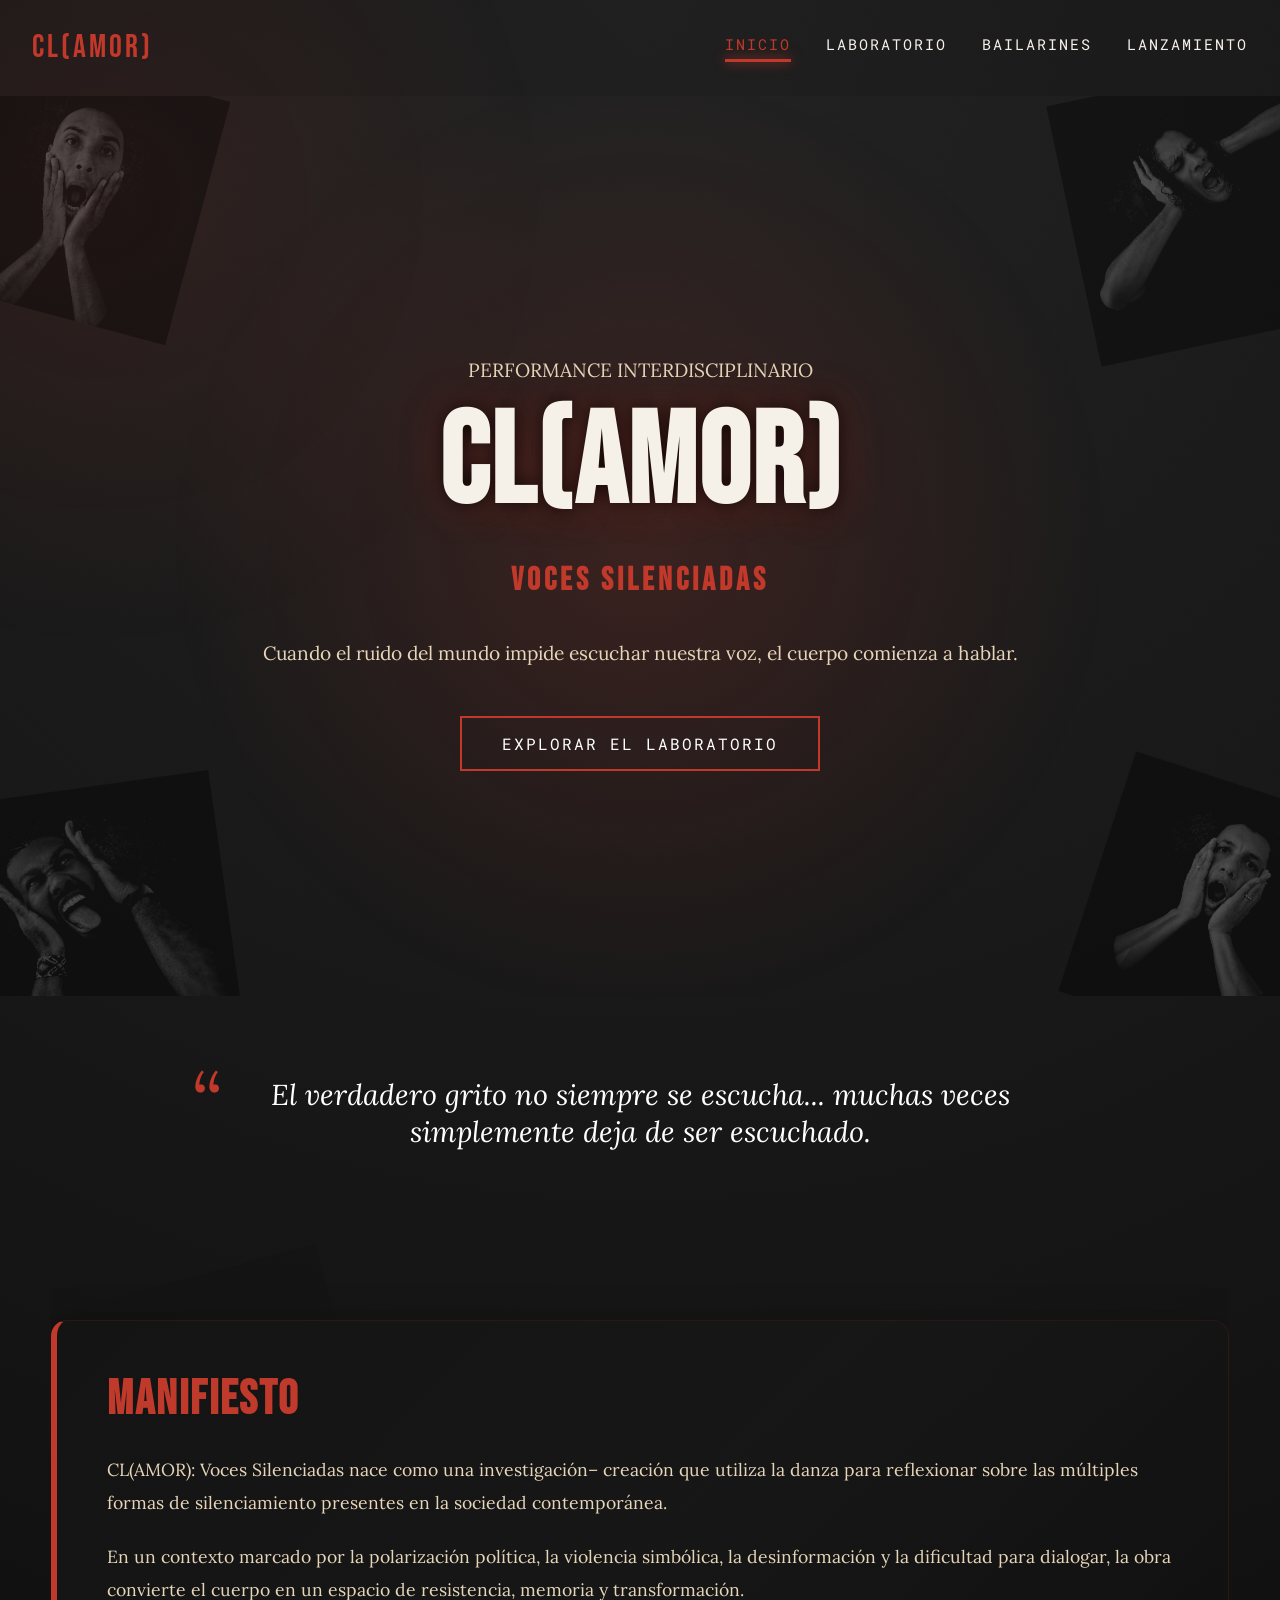
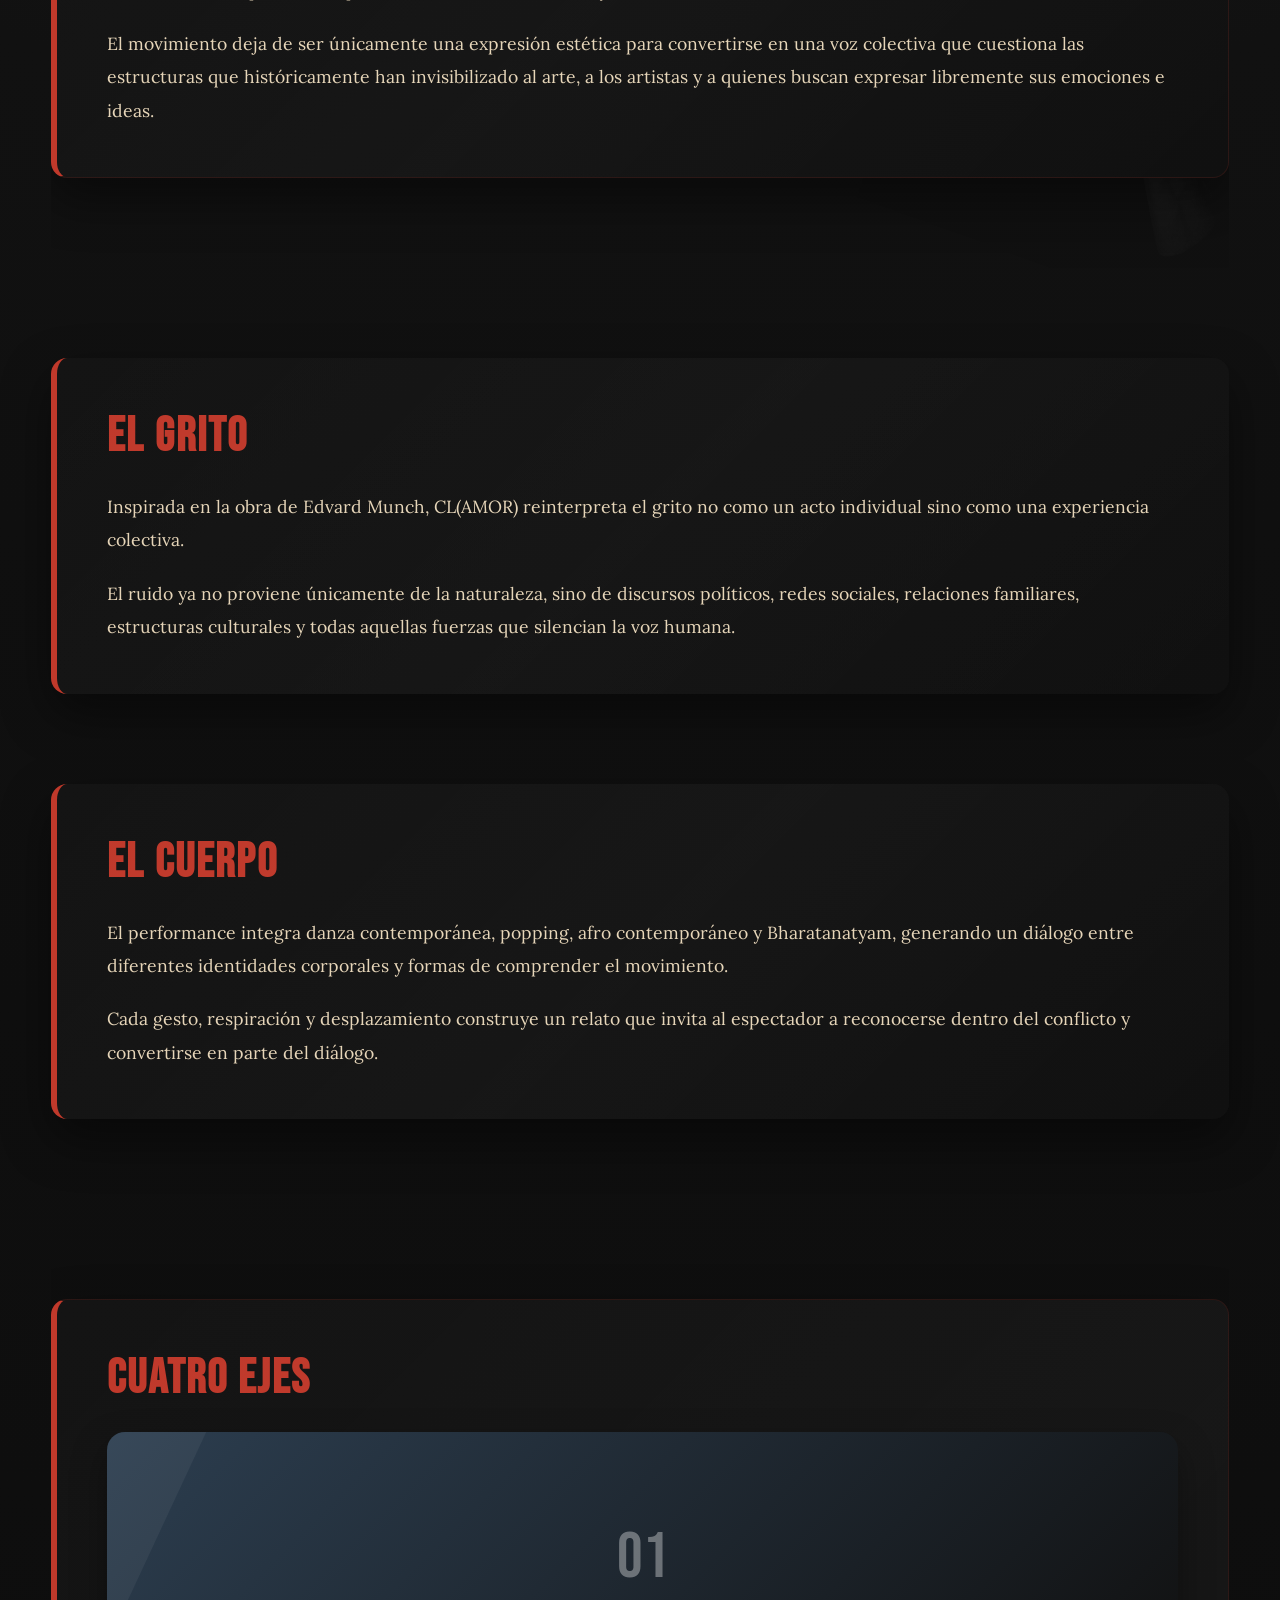
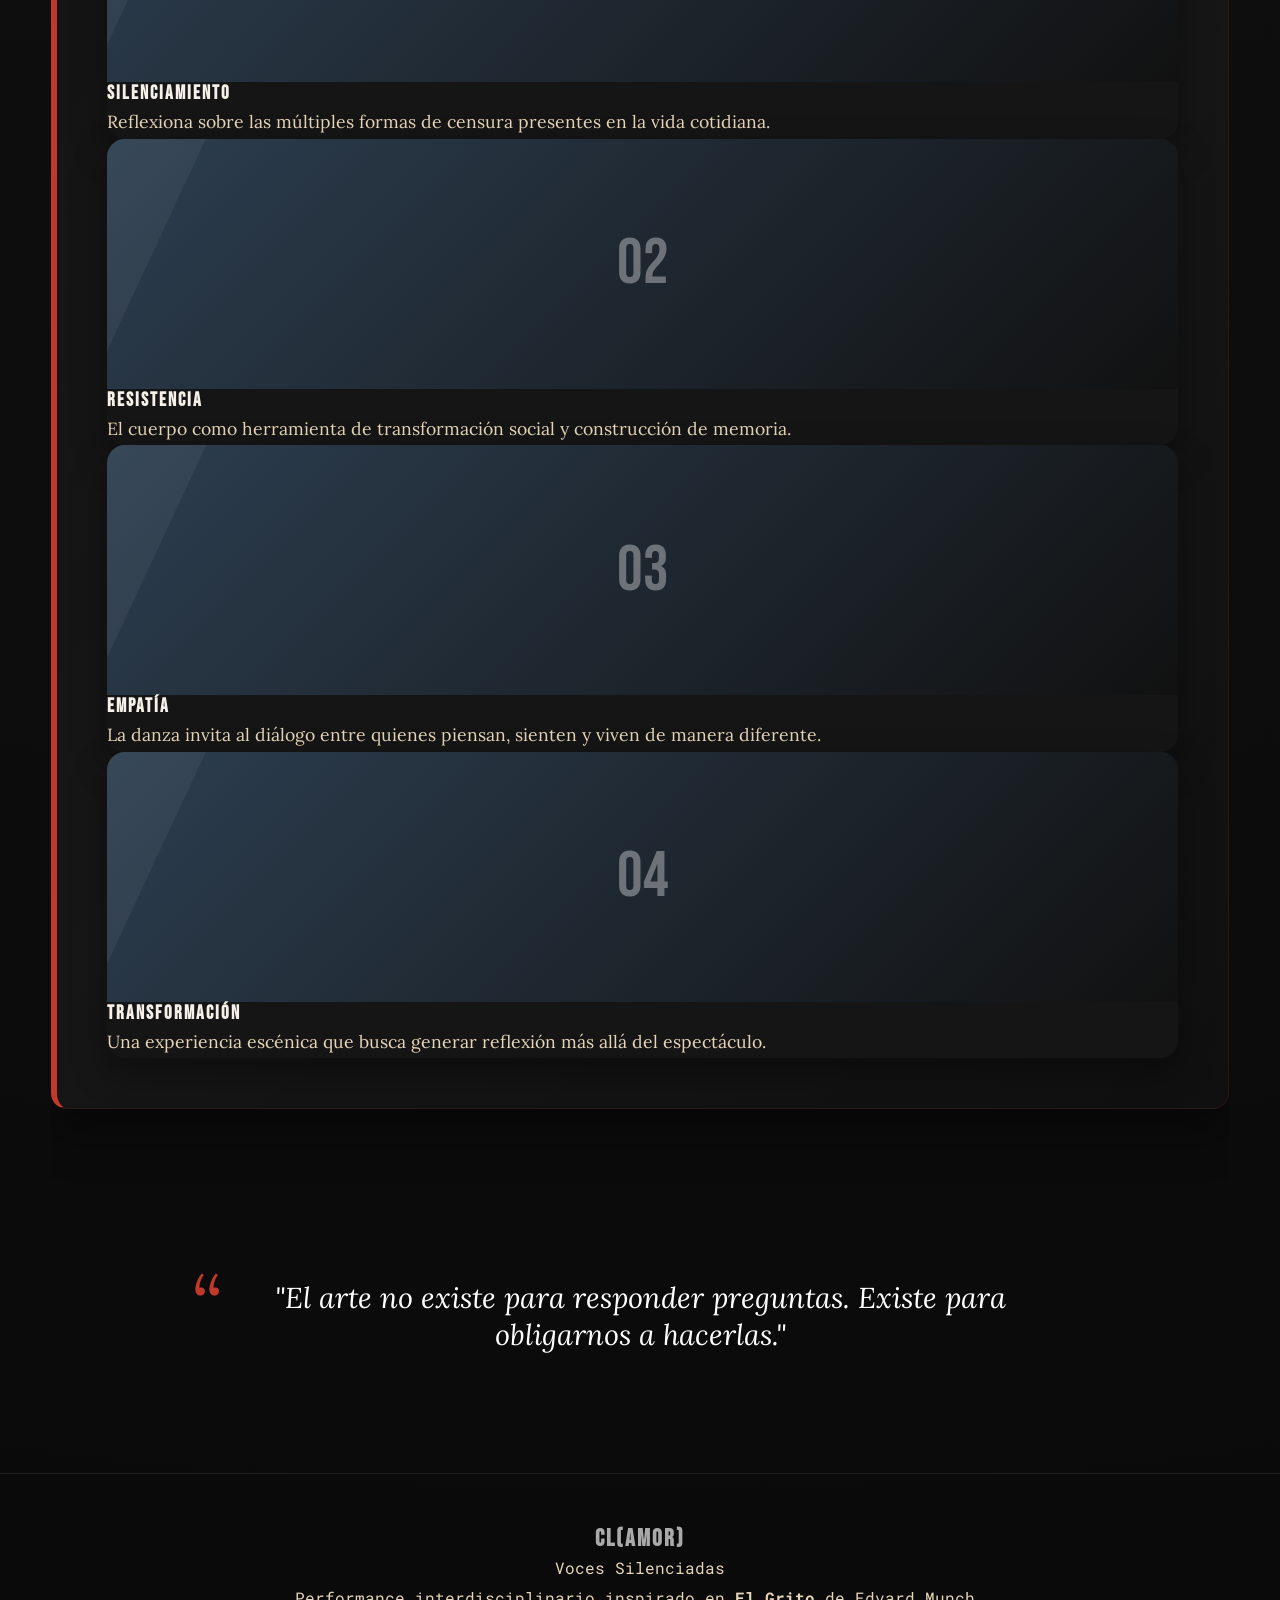
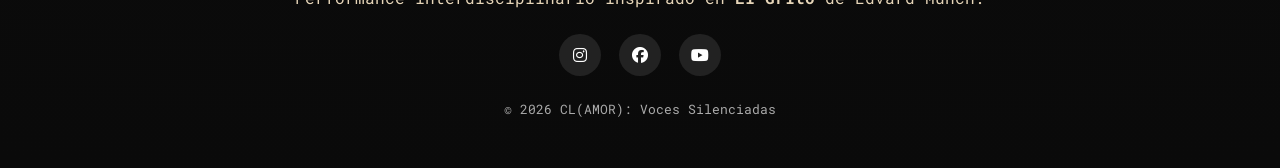
==== index.html @ a732c682 "first commit" ====
<!doctype html>
<html lang="es">
  <head>
    <meta charset="UTF-8" />

    <meta name="viewport" content="width=device-width, initial-scale=1.0" />

    <title>CL(AMOR) | Voces Silenciadas</title>

    <meta
      name="description"
      content="Performance interdisciplinario inspirado en El Grito de Edvard Munch. Una obra de danza sobre el silenciamiento, la empatía y la resistencia."
    />

    <!-- Google Fonts -->
    <link rel="preconnect" href="https://fonts.googleapis.com" />

    <link rel="preconnect" href="https://fonts.gstatic.com" crossorigin />

    <link
      href="https://fonts.googleapis.com/css2?family=Bebas+Neue&family=Lora:wght@400;500;600;700&family=Roboto+Mono:wght@300;400;500;700&display=swap"
      rel="stylesheet"
    />

    <!-- Font Awesome -->
    <link
      rel="stylesheet"
      href="https://cdnjs.cloudflare.com/ajax/libs/font-awesome/6.7.2/css/all.min.css"
    />

    <!-- CSS -->
    <link rel="stylesheet" href="css/style.css" />
  </head>

  <body>
    <!-- =======================================================
        HEADER
    ======================================================== -->

    <!-- =======================================================
        HEADER
    ======================================================== -->
    <header>
      <nav>
        <a href="#" class="logo"> CL(AMOR) </a>

        <div class="menu">
          <!-- Alineados con los nombres de tus archivos HTML -->
          <a href="#" class="active" data-page="home"> Inicio </a>
          <a href="#" data-page="laboratory"> Laboratorio </a>
          <a href="#" data-page="dancers"> Bailarines </a>
          <a href="#" data-page="launch"> Lanzamiento </a>
        </div>
      </nav>
    </header>

    <!-- =======================================================
        CONTENIDO PRINCIPAL (Secciones vacías que recibirán el HTML)
    ======================================================== -->
    <main>
      <section id="home" class="page active">
        <!-- Aquí se cargará pages/home.html -->
      </section>

      <section id="laboratory" class="page">
        <!-- Aquí se cargará pages/laboratory.html -->
      </section>

      <section id="dancers" class="page">
        <!-- Aquí se cargará pages/dancers.html -->
      </section>

      <section id="launch" class="page">
        <!-- Aquí se cargará pages/launch.html -->
      </section>
    </main>

    <!-- =======================================================
        BOTÓN IR ARRIBA
    ======================================================== -->

    <button id="btnTop">
      <i class="fa-solid fa-chevron-up"></i>
    </button>

    <!-- =======================================================
        FOOTER
    ======================================================== -->

    <footer>
      <div class="container">
        <h2>CL(AMOR)</h2>

        <p>Voces Silenciadas</p>

        <p>
          Performance interdisciplinario inspirado en
          <strong>El Grito</strong>
          de Edvard Munch.
        </p>

        <div class="socials">
          <a href="#">
            <i class="fab fa-instagram"></i>
          </a>

          <a href="#">
            <i class="fab fa-facebook"></i>
          </a>

          <a href="#">
            <i class="fab fa-youtube"></i>
          </a>
        </div>

        <br />

        <small>
          © <span id="year"></span>

          CL(AMOR): Voces Silenciadas
        </small>
      </div>
    </footer>

    <!-- =======================================================
        JAVASCRIPT
    ======================================================== -->

    <script src="js/app.js"></script>
  </body>
</html>
---- css/style.css ----
/* ==========================================================
   CL(AMOR) - VOCES SILENCIADAS
   PARTE 1
   Variables, Reset, Layout General, Navbar, Hero e Inicio
   ========================================================== */

/* ===========================
   GOOGLE FONTS
=========================== */

@import url("https://fonts.googleapis.com/css2?family=Bebas+Neue&family=Lora:wght@400;600;700&family=Roboto+Mono:wght@300;400;600&display=swap");

/* ===========================
   VARIABLES
=========================== */

:root {
  --bg: #0a0a0a;
  --bg-soft: #111111;

  --accent: #c0392b;
  --accent-dark: #922b21;

  --secondary: #2c3e50;

  --text: #f5f0e8;
  --paper: #e6d5b8;

  --shadow: rgba(0, 0, 0, 0.55);

  --radius: 16px;

  --transition: 0.35s ease;
}

/* ===========================
   RESET
=========================== */

* {
  margin: 0;
  padding: 0;
  box-sizing: border-box;
}

html {
  scroll-behavior: smooth;
}

body {
  background: radial-gradient(
    circle at top,
    #232323 0%,
    #111 35%,
    #0a0a0a 100%
  );

  color: var(--text);

  font-family: "Lora", serif;

  overflow-x: hidden;

  min-height: 100vh;
}

/* ===========================
   SCROLLBAR
=========================== */

::-webkit-scrollbar {
  width: 10px;
}

::-webkit-scrollbar-track {
  background: #111;
}

::-webkit-scrollbar-thumb {
  background: var(--accent);

  border-radius: 20px;
}

/* ===========================
   LINKS
=========================== */

a {
  text-decoration: none;

  color: inherit;
}

/* ===========================
   IMAGES
=========================== */

img {
  max-width: 100%;

  display: block;
}

/* ===========================
   TITULOS
=========================== */

h1,
h2,
h3,
h4 {
  font-family: "Bebas Neue", sans-serif;

  letter-spacing: 2px;
}

/* ===========================
   PARRAFOS
=========================== */

p {
  line-height: 1.9;

  color: var(--paper);
}

/* ===========================
   SECCIONES SPA
=========================== */

.page {
  display: none;

  min-height: 100vh;

  /* padding-top: 110px; */

  animation: fade 0.6s;
}

.page.active {
  display: block;
}

/* ===========================
   CONTENEDOR
=========================== */

.container {
  width: min(1200px, 92%);

  margin: auto;
}

/* ===================================================
                   NAVBAR FLOTANTE
=================================================== */

header {
  position: fixed;
  top: 0;
  left: 0;
  width: 100%;
  z-index: 999;
  
  /* Estado inicial (Arriba del todo) */
  background: rgba(10, 10, 10, 0.1); 
  backdrop-filter: blur(0px);
  border-bottom: 1px solid transparent;
  
  /* Transición suave para todos los cambios de tamaño y color */
  transition: 
    background var(--transition), 
    backdrop-filter var(--transition), 
    border-color var(--transition), 
    box-shadow var(--transition);
}

/* El Header se transforma al hacer scroll mediante esta clase */
header.scrolled {
  background: rgba(10, 10, 10, 0.85); /* Fondo oscuro semitransparente */
  backdrop-filter: blur(16px); /* Desenfoque elegante */
  border-bottom: 1px solid rgba(192, 57, 43, 0.25); /* Sutil línea roja */
  box-shadow: 
    0 10px 30px rgba(0, 0, 0, 0.8),
    0 1px 0 rgba(192, 57, 43, 0.1);
}

/* ========================= */

nav {
  width: min(1300px, 95%);
  margin: auto;
  height: 95px; /* Altura generosa al inicio */
  display: flex;
  align-items: center;
  justify-content: space-between;
  transition: height var(--transition); /* Permite achicar el nav al hacer scroll */
}

/* Cuando se hace scroll, el nav se condensa para no estorbar la lectura */
header.scrolled nav {
  height: 70px;
}
/* ========================= */

.logo {
  font-family: "Bebas Neue";

  font-size: 2rem;

  color: var(--accent);

  letter-spacing: 3px;
}

/* ========================= */

.menu {
  display: flex;

  gap: 35px;
}

/* ========================= */

.menu a {
  position: relative;

  font-family: "Roboto Mono", monospace;

  font-size: 0.95rem;

  text-transform: uppercase;

  letter-spacing: 2px;

  transition: var(--transition);

  padding-bottom: 8px;
}

/* ========================= */

.menu a:hover {
  color: var(--accent);
}

/* ========================= */

.menu a.active {
  color: var(--accent);
}

/* ========================= */

.menu a.active::after {
  content: "";

  position: absolute;

  bottom: 0;

  left: 0;

  width: 100%;

  height: 3px;

  background: var(--accent);

  box-shadow: 0 0 12px var(--accent);
}

/* ===================================================
                    HERO
=================================================== */

.hero {
  min-height: 100vh;

  display: flex;

  align-items: center;

  justify-content: center;

  text-align: center;

  position: relative;

  overflow: hidden;
}

/* ===========================
   TEXTURA
=========================== */

.hero::before {
  content: "";

  position: absolute;

  inset: 0;

  background: radial-gradient(
    circle at center,

    rgba(192, 57, 43, 0.18),
    transparent 60%
  );
}

/* ===========================
   CONTENIDO HERO
=========================== */

.hero-content {
  position: relative;

  z-index: 2;

  width: min(900px, 90%);
}

/* ========================= */

.hero h1 {
  font-size: 8rem;

  color: var(--text);

  text-shadow:
    0 0 20px rgba(0, 0, 0, 0.8),
    0 0 40px rgba(192, 57, 43, 0.35);
}

/* ========================= */

.hero h2 {
  margin-top: 20px;

  font-size: 2rem;

  color: var(--accent);

  letter-spacing: 4px;
}

/* ========================= */

.hero p {
  margin-top: 35px;

  font-size: 1.2rem;
}

/* ==========================================================
    ESTILOS ARTÍSTICOS PARA LAS IMÁGENES DE "EL GRITO"
========================================================== */

/* Contenedor del Hero para que no se desborden las imágenes */
.hero {
  position: relative;
  overflow: hidden;
}

/* Base para los gritos en las esquinas del Hero */
.hero-screamer {
  position: absolute;
  width: 280px; /* Ajusta el tamaño de los rostros según prefieras */
  height: auto;
  opacity: 0.35;
  filter: grayscale(100%) contrast(140%) brightness(0.8);
  mix-blend-mode: screen; /* Mezcla perfecta con fondos oscuros */
  pointer-events: none; /* No interrumpe los clics en el menú o botones */
  transition: transform 0.8s cubic-bezier(0.25, 1, 0.5, 1), opacity 0.8s ease;
  z-index: 1;
}

/* Posicionamiento y rotación única para cada bailarín en las esquinas */
.screamer-tl {
  top: -5%;
  left: -5%;
  transform: rotate(15deg) scale(0.9);
}

.screamer-tr {
  top: -3%;
  right: -5%;
  transform: rotate(-12deg) scale(0.95);
}

.screamer-bl {
  bottom: -8%;
  left: -4%;
  transform: rotate(-8deg) scale(1);
}

.screamer-br {
  bottom: -6%;
  right: -6%;
  transform: rotate(18deg) scale(0.9);
}

/* Efecto de "Grito de escape" al pasar el mouse por el Hero */
.hero:hover .hero-screamer {
  opacity: 0.55;
  filter: grayscale(100%) contrast(160%) brightness(0.9);
}

.hero:hover .screamer-tl { transform: rotate(8deg) translate(10px, 10px) scale(1.05); }
.hero:hover .screamer-tr { transform: rotate(-6deg) translate(-10px, 10px) scale(1.05); }
.hero:hover .screamer-bl { transform: rotate(-12deg) translate(15px, -15px) scale(1.05); }
.hero:hover .screamer-br { transform: rotate(10deg) translate(-15px, -15px) scale(1.05); }


/* ==========================================================
    ESTILOS PARA LOS GRITOS EN EL FONDO (WATERMARKS)
========================================================== */

/* Clases utilitarias de posicionamiento */
.section-relative {
  position: relative;
  overflow: hidden;
}

.relative-content {
  position: relative;
  z-index: 2; /* Pone el texto y las tarjetas por delante */
  background: rgba(17, 17, 17, 0.85); /* Fondo semitransparente para leer bien */
  backdrop-filter: blur(4px); /* Suaviza el fondo */
  border: 1px solid rgba(192, 57, 43, 0.15);
}

/* El contenedor del rostro fantasmal */
.bg-watermark {
  position: absolute;
  width: 350px;
  height: auto;
  opacity: 0.05; /* Muy sutil para no interferir con la lectura */
  filter: grayscale(100%) contrast(150%);
  mix-blend-mode: lighten;
  pointer-events: none;
  z-index: 1;
}

.bg-watermark img {
  width: 100%;
  height: auto;
  display: block;
}

/* Ubicación de las marcas de agua */
.watermark-left {
  left: -5%;
  top: 15%;
  transform: rotate(-15deg) scale(1.2);
}

.watermark-right {
  right: -8%;
  bottom: 5%;
  transform: rotate(20deg) scale(1.3);
}

.watermark-center {
  left: 50%;
  top: 50%;
  transform: translate(-50%, -50%) rotate(5deg) scale(1.5);
  opacity: 0.03; /* Aún más tenue si está en el centro */
}

/* Responsividad para pantallas de móviles */
@media (max-width: 768px) {
  .hero-screamer {
    width: 150px; /* Rostros más pequeños en móviles */
    opacity: 0.25;
  }
  
  .bg-watermark {
    width: 200px;
    opacity: 0.03;
  }
}

/* ===================================================
             BOTÓN PRINCIPAL
=================================================== */

.btn {
  display: inline-block;

  margin-top: 45px;

  padding: 15px 40px;

  border: 2px solid var(--accent);

  color: white;

  text-transform: uppercase;

  letter-spacing: 2px;

  font-family: "Roboto Mono";

  transition: 0.35s;
}

/* ========================= */

.btn:hover {
  background: var(--accent);

  transform: translateY(-3px);

  box-shadow: 0 0 25px rgba(192, 57, 43, 0.4);
}
/* ===================================================
             BOTÓN VOLVER ARRIBA (DRAMÁTICO)
=================================================== */

#btnTop {
  position: fixed;
  bottom: 30px;
  right: 30px;
  width: 50px;
  height: 50px;
  border-radius: 50%;
  background: var(--bg-soft);
  border: 2px solid rgba(192, 57, 43, 0.4); /* Borde rojo opaco inicial */
  color: var(--text);
  cursor: pointer;
  
  display: flex;
  align-items: center;
  justify-content: center;
  font-size: 1.1rem;
  z-index: 998; /* Justo debajo del header */
  
  /* Escondido por defecto mediante opacidad y desplazamiento */
  opacity: 0;
  visibility: hidden;
  transform: translateY(25px) scale(0.9);
  
  transition: 
    opacity var(--transition), 
    visibility var(--transition), 
    transform var(--transition), 
    background var(--transition), 
    border-color var(--transition), 
    box-shadow var(--transition);
}

/* Clase que inyectará el JS cuando el usuario baje lo suficiente */
#btnTop.show {
  opacity: 1;
  visibility: visible;
  transform: translateY(0) scale(1);
}

/* Efecto al pasar el cursor (Aura de luz y rebote del icono) */
#btnTop:hover {
  background: var(--accent);
  border-color: var(--accent);
  color: white;
  transform: translateY(-5px) scale(1.05);
  box-shadow: 
    0 0 20px var(--accent),
    0 10px 20px rgba(0, 0, 0, 0.6);
}

#btnTop i {
  transition: transform var(--transition);
}

#btnTop:hover i {
  transform: translateY(-3px); /* Pequeño salto de la flecha hacia arriba */
}

/* ===================================================
                BLOQUES
=================================================== */

.block {
  margin: 90px 0;

  padding: 50px;

  background: linear-gradient(145deg, #141414, #101010);

  border-left: 6px solid var(--accent);

  border-radius: var(--radius);

  box-shadow: 0 20px 50px rgba(0, 0, 0, 0.45);
}

/* ========================= */

.block h2 {
  font-size: 3rem;

  color: var(--accent);

  margin-bottom: 25px;
}

/* ========================= */

.block p {
  font-size: 1.1rem;
}

/* ===================================================
          FRASE DESTACADA
=================================================== */

.quote {
  font-size: 1.8rem;

  font-style: italic;

  color: white;

  text-align: center;

  margin: 80px auto;

  max-width: 850px;

  position: relative;
}

/* ========================= */

.quote::before {
  content: "“";

  position: absolute;

  left: -25px;

  top: -25px;

  font-size: 5rem;

  color: var(--accent);
}

/* ===================================================
        TARJETAS REUTILIZABLES
=================================================== */

.card {
  background: #151515;

  border-radius: 18px;

  overflow: hidden;

  transition: 0.35s;

  box-shadow: 0 15px 35px rgba(0, 0, 0, 0.35);
}

.card:hover {
  transform: translateY(-8px);

  box-shadow: 0 25px 60px rgba(0, 0, 0, 0.6);
}

/* ===================================================
             PLACEHOLDER IMAGEN
=================================================== */

.placeholder {
  height: 250px;

  display: flex;

  align-items: center;

  justify-content: center;

  background: linear-gradient(135deg, #2c3e50, #111);

  font-size: 4rem;

  color: rgba(255, 255, 255, 0.35);

  font-family: "Bebas Neue";
}

/* ===================================================
                ANIMACIONES
=================================================== */

@keyframes fade {
  from {
    opacity: 0;

    transform: translateY(30px);
  }

  to {
    opacity: 1;

    transform: translateY(0);
  }
}

@keyframes pulse {
  0% {
    transform: scale(1);
  }

  50% {
    transform: scale(1.05);
  }

  100% {
    transform: scale(1);
  }
}

@keyframes glow {
  0% {
    box-shadow: 0 0 5px var(--accent);
  }

  50% {
    box-shadow: 0 0 30px var(--accent);
  }

  100% {
    box-shadow: 0 0 5px var(--accent);
  }
}

/* ==========================================================
   CL(AMOR) - VOCES SILENCIADAS
   PARTE 2
   Laboratorio, Tabs, Canvas, Bailarines, Cartagena,
   Contador, Formulario y Responsive
========================================================== */

/*==========================================================
                    LABORATORIO
==========================================================*/

.lab-wrapper {
  margin: 70px auto;
}

.lab-tabs {
  display: flex;

  gap: 15px;

  flex-wrap: wrap;

  margin-bottom: 35px;
}

.tab-btn {
  padding: 14px 28px;

  background: #161616;

  color: var(--paper);

  border: 1px solid rgba(255, 255, 255, 0.08);

  cursor: pointer;

  border-radius: 40px;

  transition: 0.35s;

  font-family: "Roboto Mono", monospace;

  letter-spacing: 1px;
}

.tab-btn:hover {
  background: var(--accent);
}

.tab-btn.active {
  background: var(--accent);

  box-shadow: 0 0 18px rgba(192, 57, 43, 0.45);
}

.tab-content {
  display: none;

  animation: fade 0.4s;
}

.tab-content.active {
  display: block;
}

/*==========================================================
                    PANEL LAB
==========================================================*/

.lab-panel {
  background: #141414;

  border-radius: 18px;

  padding: 35px;

  border-left: 5px solid var(--accent);

  box-shadow: 0 18px 40px rgba(0, 0, 0, 0.45);
}

.lab-panel h3 {
  color: var(--accent);

  font-size: 2rem;

  margin-bottom: 20px;
}

.lab-panel p {
  font-family: "Roboto Mono", monospace;

  font-size: 0.95rem;

  margin-bottom: 18px;
}

/* ==========================================================
     NUEVA GALERÍA EN MOSAICO ASIMÉTRICO (LABORATORIO)
========================================================== */

.lab-gallery {
  display: grid;
  grid-template-columns: repeat(auto-fill, minmax(220px, 1fr));
  grid-auto-rows: 220px;
  grid-auto-flow: dense; /* Rellena espacios vacíos automáticamente */
  gap: 15px;
  margin-top: 40px;
}

.gallery-item {
  position: relative;
  overflow: hidden;
  border-radius: 8px;
  background: #151515;
  border: 1px solid rgba(255, 255, 255, 0.03);
  box-shadow: 0 10px 20px rgba(0, 0, 0, 0.3);
}

/* Modificadores de tamaño para dinamismo visual */
.gallery-item.size-large {
  grid-column: span 2;
  grid-row: span 2;
}

.gallery-item.size-medium {
  grid-column: span 2;
}

.gallery-item img {
  width: 100%;
  height: 100%;
  object-fit: cover;
  transition: transform 0.6s cubic-bezier(0.25, 1, 0.5, 1), filter 0.6s ease;
  filter: grayscale(100%) brightness(0.7) contrast(110%);
}

/* Capa de texto al pasar el mouse */
.gallery-overlay {
  position: absolute;
  inset: 0;
  background: linear-gradient(to top, rgba(10, 10, 10, 0.95) 10%, rgba(192, 57, 43, 0.15) 100%);
  display: flex;
  align-items: flex-end;
  padding: 20px;
  opacity: 0;
  transition: opacity 0.4s ease;
  pointer-events: none;
}

.gallery-overlay span {
  font-family: "Roboto Mono", monospace;
  font-size: 0.85rem;
  letter-spacing: 2px;
  text-transform: uppercase;
  color: var(--text);
  transform: translateY(10px);
  transition: transform 0.4s cubic-bezier(0.25, 1, 0.5, 1);
}

/* Efectos Hover */
.gallery-item:hover img {
  transform: scale(1.05);
  filter: grayscale(10%) brightness(0.9) contrast(100%);
}

.gallery-item:hover .gallery-overlay {
  opacity: 1;
}

.gallery-item:hover .gallery-overlay span {
  transform: translateY(0);
}

/* Adaptación para pantallas pequeñas */
@media (max-width: 768px) {
  .lab-gallery {
    grid-template-columns: repeat(auto-fill, minmax(150px, 1fr));
    grid-auto-rows: 150px;
    gap: 10px;
  }
  
  .gallery-item.size-large,
  .gallery-item.size-medium {
    grid-column: span 2;
    grid-row: span 1;
  }
}

/* ==========================================================
         NUEVA RUTA METODOLÓGICA (STORYLINE PIPELINE)
========================================================== */

.methodology-pipeline {
  position: relative;
  max-width: 800px;
  margin: 60px auto;
  padding-left: 50px; /* Espacio para la línea a la izquierda */
}

/* La línea roja de tensión dramática */
.pipeline-line {
  position: absolute;
  left: 20px;
  top: 15px;
  bottom: 15px;
  width: 2px;
  background: linear-gradient(to bottom, var(--accent) 70%, rgba(192, 57, 43, 0.05) 100%);
}

.pipeline-step {
  position: relative;
  margin-bottom: 50px;
}

.pipeline-step:last-child {
  margin-bottom: 0;
}

/* El punto de interacción (Badge) */
.pipeline-badge {
  position: absolute;
  left: -42px; /* Alineado perfectamente con la línea */
  top: 15px;
  width: 16px;
  height: 16px;
  background: var(--bg-dark);
  border: 2px solid var(--accent);
  border-radius: 50%;
  display: flex;
  align-items: center;
  justify-content: center;
  z-index: 2;
}

/* El pulso rojo */
.pulse-dot {
  width: 6px;
  height: 6px;
  background: var(--accent);
  border-radius: 50%;
  box-shadow: 0 0 10px var(--accent);
  animation: pulseGlow 2s infinite ease-in-out;
}

/* Contenido de la tarjeta */
.pipeline-content {
  background: #121212;
  border: 1px solid rgba(255, 255, 255, 0.02);
  border-radius: 8px;
  padding: 30px;
  box-shadow: 0 15px 35px rgba(0, 0, 0, 0.4);
  transition: transform 0.4s cubic-bezier(0.25, 1, 0.5, 1), border-color 0.4s;
}

.pipeline-content:hover {
  transform: translateX(10px);
  border-color: rgba(192, 57, 43, 0.3);
}

.step-meta {
  font-family: "Roboto Mono", monospace;
  color: var(--accent);
  font-size: 0.8rem;
  letter-spacing: 2px;
  text-transform: uppercase;
  margin-bottom: 8px;
  display: inline-block;
}

.pipeline-content h3 {
  font-size: 1.8rem;
  margin-bottom: 12px;
  color: var(--text);
  letter-spacing: 0.5px;
}

.pipeline-content p {
  color: var(--paper);
  line-height: 1.7;
  font-size: 0.98rem;
}

/* Animación del pulso */
@keyframes pulseGlow {
  0% {
    transform: scale(1);
    box-shadow: 0 0 0 0 rgba(192, 57, 43, 0.7);
  }
  70% {
    transform: scale(1.1);
    box-shadow: 0 0 0 8px rgba(192, 57, 43, 0);
  }
  100% {
    transform: scale(1);
    box-shadow: 0 0 0 0 rgba(192, 57, 43, 0);
  }
}

/* Adaptación responsive */
@media (max-width: 600px) {
  .methodology-pipeline {
    padding-left: 35px;
  }
  .pipeline-line {
    left: 10px;
  }
  .pipeline-badge {
    left: -32px;
  }
  .pipeline-content {
    padding: 20px;
  }
  .pipeline-content h3 {
    font-size: 1.4rem;
  }
}

/*==========================================================
                    CANVAS
==========================================================*/

.canvas-wrapper {
  margin-top: 35px;

  display: flex;

  justify-content: center;
}

#stageCanvas {
  width: 100%;

  max-width: 900px;

  height: 520px;

  border: 3px solid var(--accent);

  border-radius: 16px;

  background: #111;

  box-shadow: 0 0 35px rgba(192, 57, 43, 0.25);
}

/*==========================================================
                  HERRAMIENTAS
==========================================================*/

.tool-grid {
  display: grid;

  grid-template-columns: repeat(auto-fit, minmax(280px, 1fr));

  gap: 25px;

  margin-top: 30px;
}

.tool-card {
  background: #161616;

  padding: 30px;

  border-radius: 16px;

  border-top: 5px solid var(--accent);

  transition: 0.35s;
}

.tool-card:hover {
  transform: translateY(-6px);
}

.tool-card h4 {
  color: var(--accent);

  margin-bottom: 15px;

  font-size: 1.8rem;
}

.tool-card p {
  font-family: "Roboto Mono";

  font-size: 0.95rem;
}

/* ==========================================================
         NUEVO DISEÑO ALTERNADO DE BAILARINES (PRO)
========================================================== */

.dancers-alternating {
  display: flex;
  flex-direction: column;
  gap: 80px; /* Separación dramática entre filas */
  margin: 60px 0;
}

.dancer-row {
  display: flex;
  background: #121212;
  border-radius: var(--radius);
  overflow: hidden;
  border: 1px solid rgba(255, 255, 255, 0.03);
  box-shadow: 0 20px 50px rgba(0, 0, 0, 0.55);
  transition: transform 0.5s cubic-bezier(0.25, 1, 0.5, 1), border-color var(--transition), box-shadow var(--transition);
}

/* Efecto hover sobre toda la fila */
.dancer-row:hover {
  transform: translateY(-5px);
  border-color: rgba(192, 57, 43, 0.25);
  box-shadow: 0 25px 60px rgba(192, 57, 43, 0.15);
}

/* 🔄 MAGIA DEL ALTERNADO: Invierte la dirección en las posiciones pares */
.dancer-row:nth-child(even) {
  flex-direction: row-reverse;
}

/* 1. Contenedor de la Foto */
.dancer-img-box {
  flex: 1;
  min-width: 380px;
  height: 480px;
  overflow: hidden;
  position: relative;
}

.dancer-img-box img {
  width: 100%;
  height: 100%;
  object-fit: cover;
  /* Efecto escénico oscuro: escala de grises y alto contraste */
  filter: grayscale(100%) contrast(125%) brightness(0.85);
  transition: filter 0.8s ease, transform 0.8s cubic-bezier(0.25, 1, 0.5, 1);
}

/* Al pasar el mouse, el bailarín cobra vida y color sutil */
.dancer-row:hover .dancer-img-box img {
  filter: grayscale(30%) contrast(115%) brightness(0.95);
  transform: scale(1.04);
}

/* Gradientes laterales para fundir suavemente la imagen con la caja de texto */
.dancer-img-box::after {
  content: '';
  position: absolute;
  inset: 0;
  background: linear-gradient(to right, rgba(18, 18, 18, 0) 70%, rgba(18, 18, 18, 1) 100%);
  pointer-events: none;
  transition: opacity 0.5s;
}

.dancer-row:nth-child(even) .dancer-img-box::after {
  background: linear-gradient(to left, rgba(18, 18, 18, 0) 70%, rgba(18, 18, 18, 1) 100%);
}

/* 2. Contenedor de Información */
.dancer-info-box {
  flex: 1.2;
  padding: 60px;
  display: flex;
  flex-direction: column;
  justify-content: center;
}

.dancer-genre {
  font-family: "Roboto Mono", monospace;
  color: var(--accent);
  font-size: 0.85rem;
  letter-spacing: 3px;
  text-transform: uppercase;
  margin-bottom: 12px;
  display: inline-block;
}

.dancer-info-box h3 {
  font-size: 3rem;
  color: var(--text);
  line-height: 1.1;
  letter-spacing: 1px;
}

.dancer-aka {
  font-family: "Lora", serif;
  font-style: italic;
  color: var(--paper);
  opacity: 0.7;
  font-size: 1.15rem;
  margin-top: 5px;
  margin-bottom: 25px;
  display: block;
}

.dancer-info-box p {
  font-size: 1.05rem;
  line-height: 1.85;
  color: var(--paper);
  margin-bottom: 35px;
}

/* 3. Botón de Instagram de alta gama */
.dancer-socials {
  display: flex;
}

.dancer-ig-btn {
  display: inline-flex;
  align-items: center;
  gap: 12px;
  padding: 12px 24px;
  border-radius: 30px;
  background: rgba(255, 255, 255, 0.03);
  border: 1px solid rgba(255, 255, 255, 0.08);
  color: var(--text);
  font-family: "Roboto Mono", monospace;
  font-size: 0.85rem;
  text-transform: uppercase;
  letter-spacing: 1px;
  transition: var(--transition);
}

.dancer-ig-btn i {
  font-size: 1.1rem;
  transition: transform var(--transition);
}

.dancer-ig-btn:hover {
  background: var(--accent);
  border-color: var(--accent);
  color: white;
  transform: translateY(-3px);
  box-shadow: 0 8px 25px rgba(192, 57, 43, 0.45);
}

.dancer-ig-btn:hover i {
  transform: rotate(15deg) scale(1.1);
}

/* ==========================================================
            RESPONSIVE PARA PANTALLAS CHICAS
========================================================== */

@media (max-width: 992px) {
  .dancer-row, 
  .dancer-row:nth-child(even) {
    flex-direction: column; /* Apilar verticalmente */
  }
  
  .dancer-img-box {
    min-width: 100%;
    height: 380px;
  }
  
  /* Redireccionamos el gradiente hacia abajo para que se funda bien al apilarse */
  .dancer-img-box::after,
  .dancer-row:nth-child(even) .dancer-img-box::after {
    background: linear-gradient(to bottom, rgba(18, 18, 18, 0) 60%, rgba(18, 18, 18, 1) 100%) !important;
  }
  
  .dancer-info-box {
    padding: 40px 30px;
  }

  .dancer-info-box h3 {
    font-size: 2.3rem;
  }
}

@media (max-width: 480px) {
  .dancer-img-box {
    height: 300px;
  }
  
  .dancer-info-box h3 {
    font-size: 1.8rem;
  }
  
  .dancer-info-box p {
    font-size: 0.95rem;
  }
}


.avatar {
  width: 130px;

  height: 130px;

  border-radius: 50%;

  margin: auto;

  background: linear-gradient(135deg, var(--accent), #611);

  display: flex;

  align-items: center;

  justify-content: center;

  font-size: 3rem;

  font-family: "Bebas Neue";

  margin-bottom: 25px;
}


.socials {
  display: flex;

  justify-content: center;

  gap: 18px;

  margin-top: 20px;
}

.socials a {
  width: 42px;

  height: 42px;

  display: flex;

  align-items: center;

  justify-content: center;

  border-radius: 50%;

  background: #222;

  transition: 0.35s;

  color: white;
}

.socials a:hover {
  background: var(--accent);
}

/*==========================================================
                    LAUNCH
==========================================================*/

.countdown {
  display: grid;

  grid-template-columns: repeat(auto-fit, minmax(150px, 1fr));

  gap: 20px;

  margin: 60px 0;
}

.time-box {
  background: #151515;

  border-radius: 18px;

  text-align: center;

  padding: 35px;

  border-bottom: 5px solid var(--accent);
}

.time-box span {
  display: block;

  font-size: 3rem;

  font-family: "Bebas Neue";

  color: var(--accent);
}

.time-box small {
  font-family: "Roboto Mono";
}

/*==========================================================
                     SEDES
==========================================================*/

.venues {
  display: grid;

  grid-template-columns: repeat(auto-fit, minmax(280px, 1fr));

  gap: 30px;

  margin-top: 60px;
}

.venue {
  background: #161616;

  border-radius: 18px;

  padding: 30px;

  position: relative;
}

.badge {
  position: absolute;

  top: 18px;

  right: 18px;

  background: var(--accent);

  color: white;

  padding: 8px 15px;

  border-radius: 30px;

  font-size: 0.8rem;

  font-family: "Roboto Mono";
}

/*==========================================================
                  FORMULARIO
==========================================================*/

.subscribe {
  margin-top: 80px;

  background: #141414;

  border-radius: 20px;

  padding: 40px;
}

.subscribe h2 {
  margin-bottom: 25px;

  color: var(--accent);
}

.subscribe form {
  display: flex;

  gap: 15px;

  flex-wrap: wrap;
}

.subscribe input {
  flex: 1;

  min-width: 260px;

  padding: 18px;

  border: none;

  border-radius: 10px;

  background: #222;

  color: white;

  font-size: 1rem;
}

.subscribe input:focus {
  outline: 2px solid var(--accent);
}

.subscribe button {
  padding: 18px 35px;

  background: var(--accent);

  color: white;

  border: none;

  cursor: pointer;

  border-radius: 10px;

  transition: 0.35s;

  font-family: "Roboto Mono";
}

.subscribe button:hover {
  transform: translateY(-4px);

  background: #a93226;
}

.success {
  margin-top: 20px;

  color: #7dff9c;

  display: none;
}

/*==========================================================
                    FOOTER
==========================================================*/

footer {
  margin-top: 120px;

  padding: 50px 20px;

  text-align: center;

  border-top: 1px solid rgba(255, 255, 255, 0.08);

  font-family: "Roboto Mono";

  color: #aaa;
}

/*==========================================================
                  EFECTOS
==========================================================*/

.fade-up {
  animation: fade 0.8s;
}

.glow {
  animation: glow 2s infinite;
}

.pulse {
  animation: pulse 3s infinite;
}

/*==========================================================
                RESPONSIVE
==========================================================*/

@media (max-width: 992px) {
  .hero h1 {
    font-size: 5.5rem;
  }

  .hero h2 {
    font-size: 1.5rem;
  }

  .block {
    padding: 35px;
  }

  nav {
    flex-direction: column;

    height: auto;

    padding: 20px 0;
  }

  .menu {
    margin-top: 20px;

    flex-wrap: wrap;

    justify-content: center;
  }
}

@media (max-width: 768px) {
  .hero {
    min-height: 90vh;
  }

  .hero h1 {
    font-size: 4rem;
  }

  .hero h2 {
    font-size: 1.2rem;
  }

  .quote {
    font-size: 1.3rem;
  }

  .lab-tabs {
    flex-direction: column;
  }

  .tab-btn {
    width: 100%;
  }

  .subscribe form {
    flex-direction: column;
  }

  .subscribe button {
    width: 100%;
  }

  .countdown {
    grid-template-columns: repeat(2, 1fr);
  }

  .time-box span {
    font-size: 2.3rem;
  }
}

@media (max-width: 480px) {
  .hero h1 {
    font-size: 3rem;
  }

  .logo {
    font-size: 1.6rem;
  }

  .block {
    padding: 25px;
  }

  .block h2 {
    font-size: 2.2rem;
  }

  .avatar {
    width: 100px;

    height: 100px;

    font-size: 2.3rem;
  }

  .countdown {
    grid-template-columns: 1fr;
  }

  #stageCanvas {
    height: 320px;
  }
}

/* ==========================================================
   CL(AMOR) - PARTE 3 (OPCIONAL)
   Efectos cinematográficos y detalles visuales
==========================================================*/

/*=============================
    TEXTURA GENERAL
=============================*/

body::before {
  content: "";

  position: fixed;

  inset: 0;

  pointer-events: none;

  opacity: 0.05;

  background-image: repeating-linear-gradient(
    45deg,
    transparent,
    transparent 2px,
    rgba(255, 255, 255, 0.06) 3px
  );

  z-index: 0;
}

/*=============================
      HALO ROJO
=============================*/

body::after {
  content: "";

  position: fixed;

  width: 900px;

  height: 900px;

  left: -350px;

  top: -250px;

  background: radial-gradient(circle, rgba(192, 57, 43, 0.12), transparent 70%);

  pointer-events: none;

  animation: slowMove 18s infinite alternate;

  z-index: 0;
}

/*=============================
      CAPA SUPERIOR
=============================*/

header,
.page {
  position: relative;

  z-index: 2;
}

/*=============================
      SELECCIÓN
=============================*/

::selection {
  background: var(--accent);

  color: white;
}

/*=============================
      HERO BRILLO
=============================*/

.hero h1 {
  animation: titleGlow 5s infinite alternate;
}

/*=============================
      BLOQUES
=============================*/

.block {
  position: relative;

  overflow: hidden;
}

.block::before {
  content: "";

  position: absolute;

  inset: 0;

  background: linear-gradient(
    135deg,
    transparent,
    rgba(255, 255, 255, 0.02),
    transparent
  );

  pointer-events: none;
}

/*=============================
      TARJETAS
=============================*/

.card,
.media-card,
.tool-card,
.venue {
  position: relative;

  overflow: hidden;
}

.card::after,
.media-card::after,
.tool-card::after,
.venue::after {
  content: "";

  position: absolute;

  top: -100%;

  left: -50%;

  width: 50%;

  height: 300%;

  transform: rotate(25deg);

  background: rgba(255, 255, 255, 0.05);

  transition: 0.7s;
}

.card:hover::after,
.media-card:hover::after,
.tool-card:hover::after,
.venue:hover::after {
  left: 150%;
}

/*=============================
      BADGE
=============================*/

.badge {
  animation: pulse 2s infinite;
}

/*=============================
      BOTONES
=============================*/

button,
.btn {
  position: relative;

  overflow: hidden;
}

button::before,
.btn::before {
  content: "";

  position: absolute;

  left: -120%;

  top: 0;

  width: 100%;

  height: 100%;

  background: linear-gradient(
    90deg,
    transparent,
    rgba(255, 255, 255, 0.25),
    transparent
  );

  transition: 0.7s;
}

button:hover::before,
.btn:hover::before {
  left: 130%;
}

/*=============================
      INPUTS
=============================*/

input {
  transition: 0.3s;
}

input:focus {
  box-shadow: 0 0 20px rgba(192, 57, 43, 0.35);
}

/*=============================
      CANVAS
=============================*/

#stageCanvas {
  transition: 0.5s;
}

#stageCanvas:hover {
  box-shadow: 0 0 45px rgba(192, 57, 43, 0.45);
}

/*=============================
      ANIMACIONES
=============================*/

@keyframes slowMove {
  from {
    transform: translate(0, 0);
  }

  to {
    transform: translate(180px, 120px);
  }
}

@keyframes titleGlow {
  from {
    text-shadow:
      0 0 10px rgba(255, 255, 255, 0.2),
      0 0 25px rgba(192, 57, 43, 0.25);
  }

  to {
    text-shadow:
      0 0 20px rgba(255, 255, 255, 0.45),
      0 0 60px rgba(192, 57, 43, 0.6);
  }
}
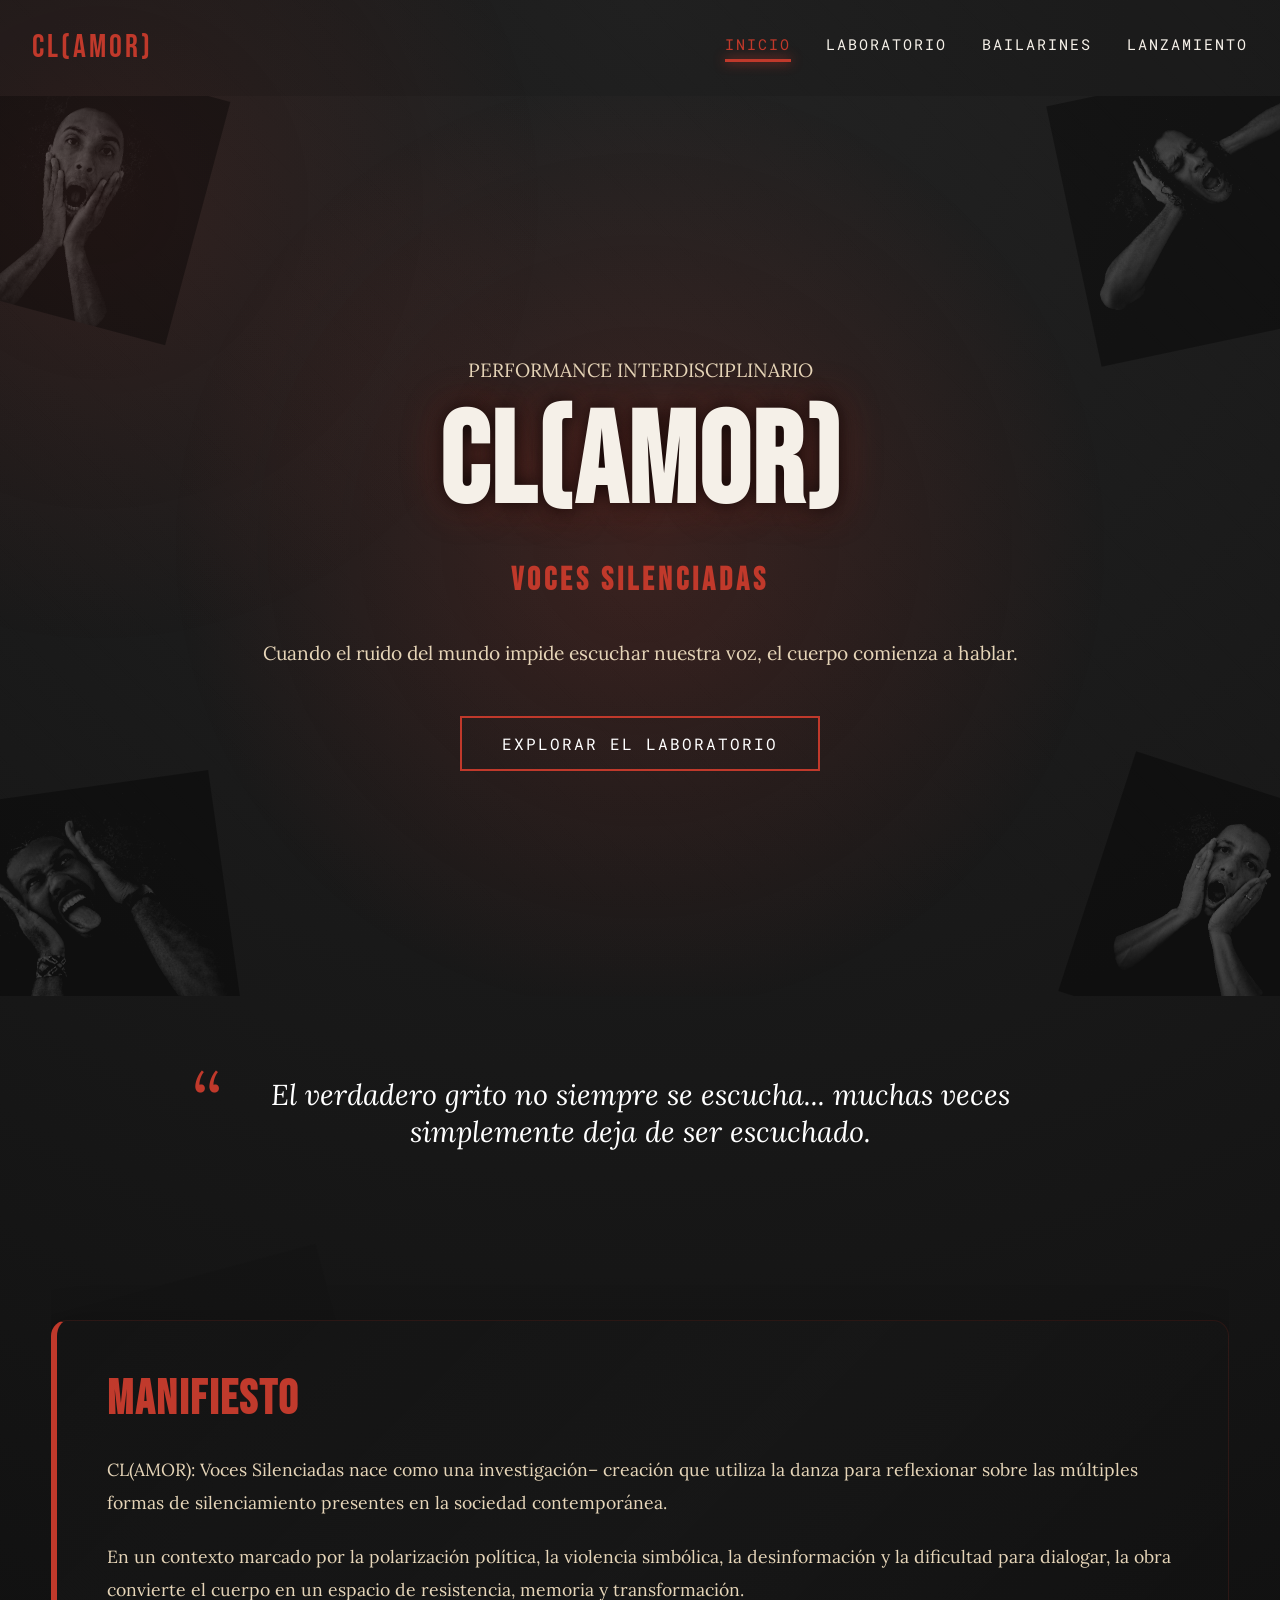
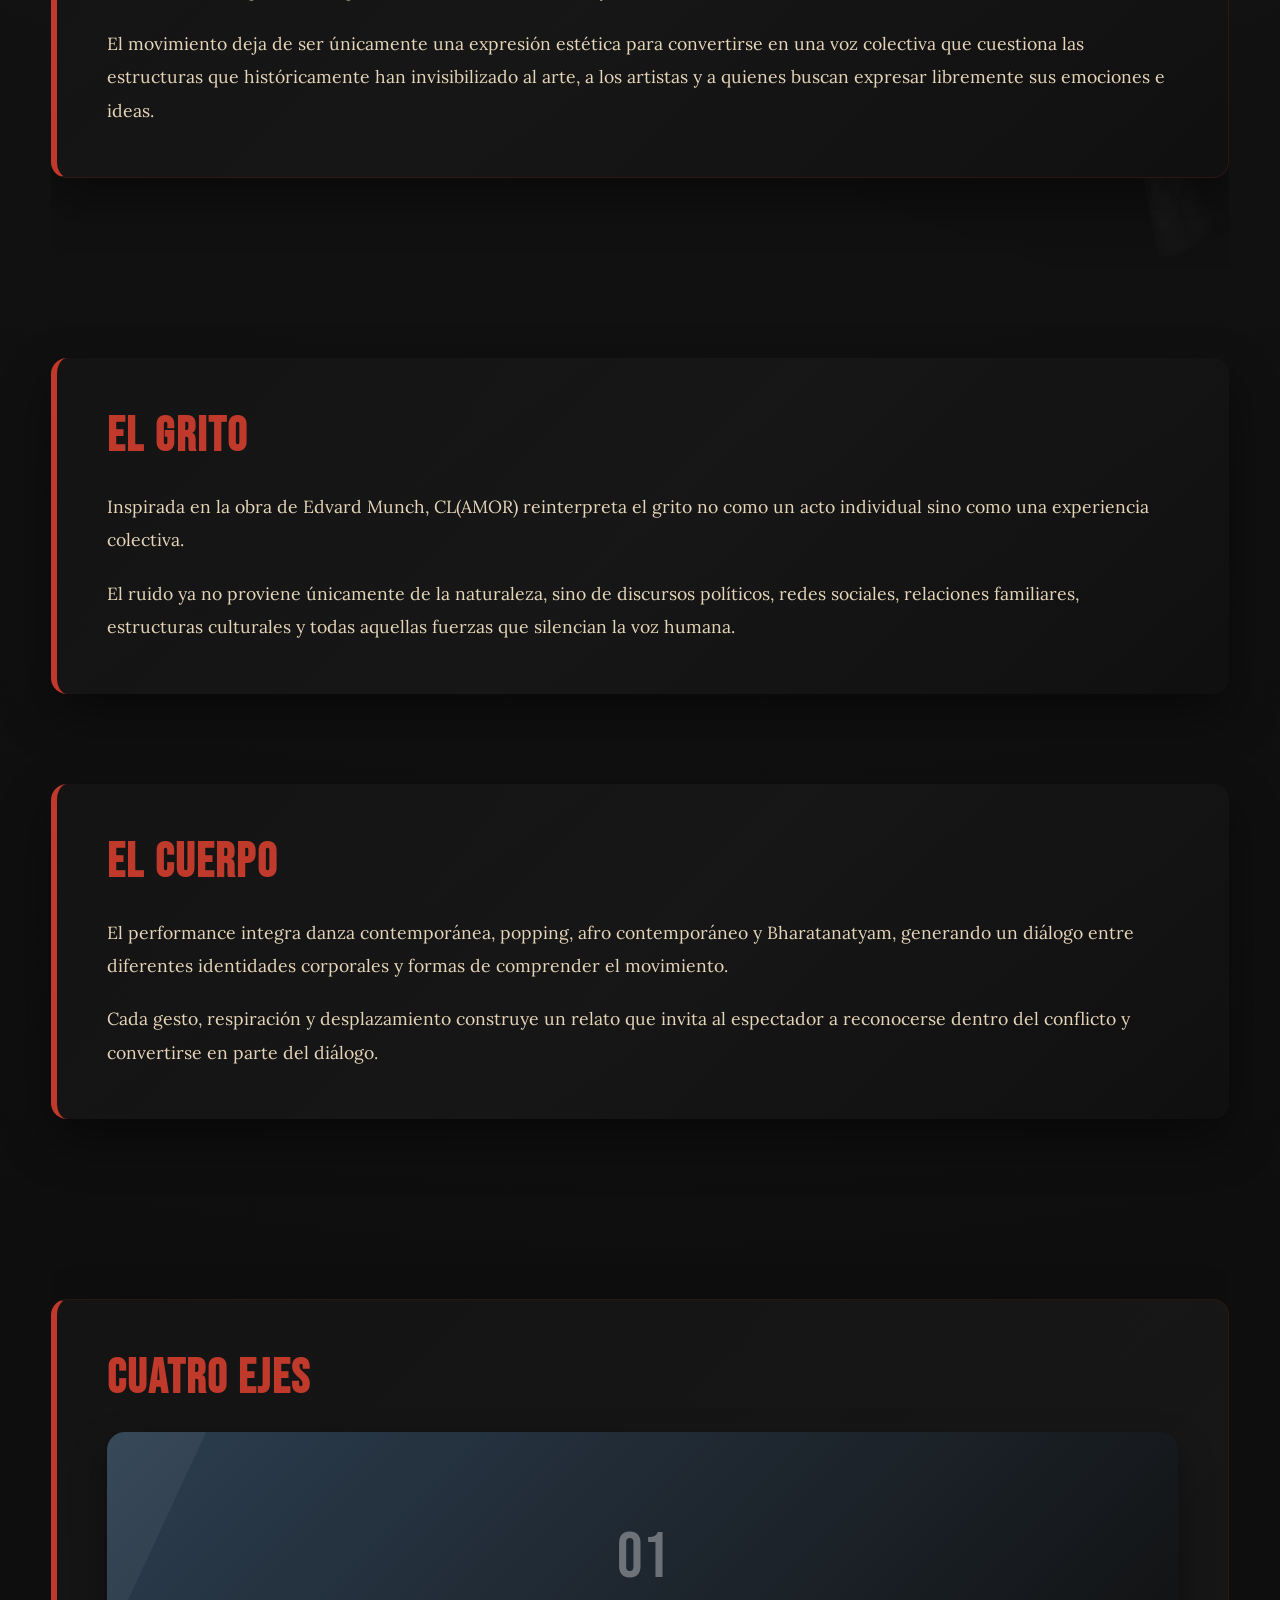
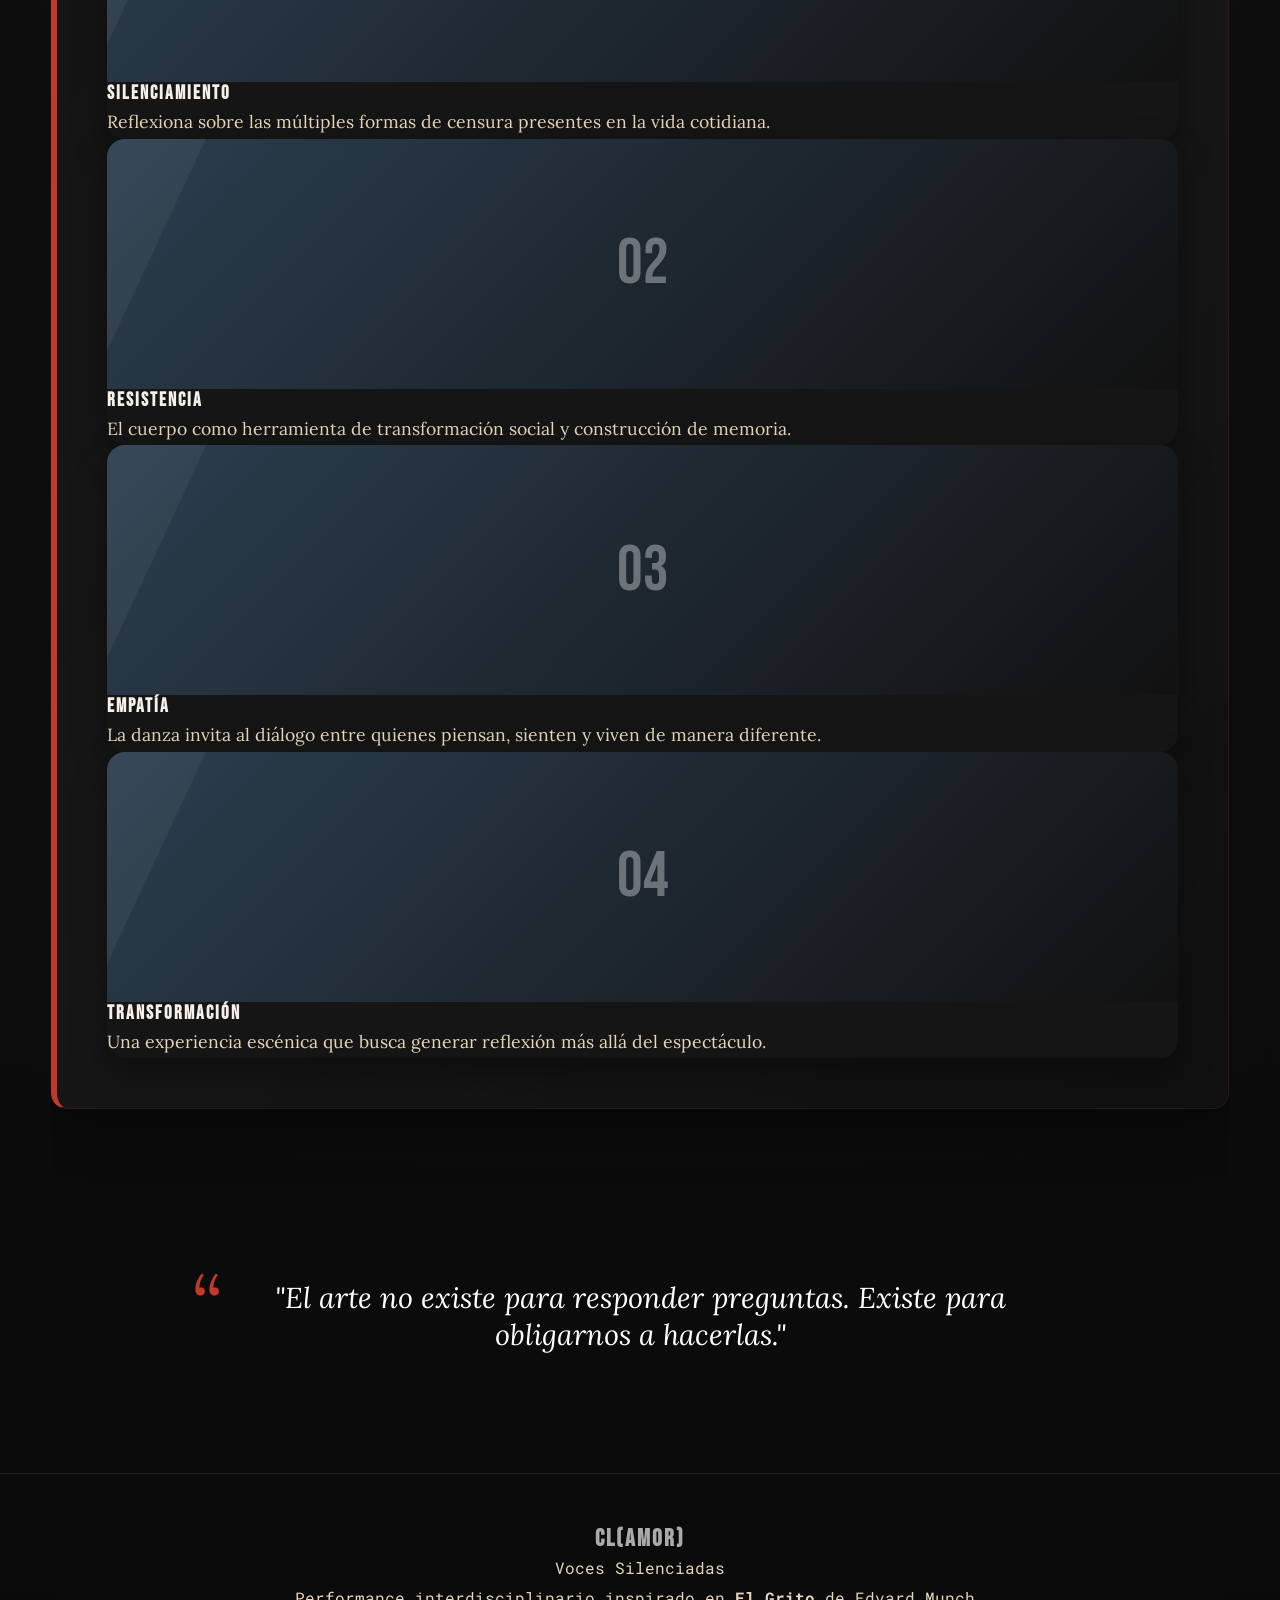
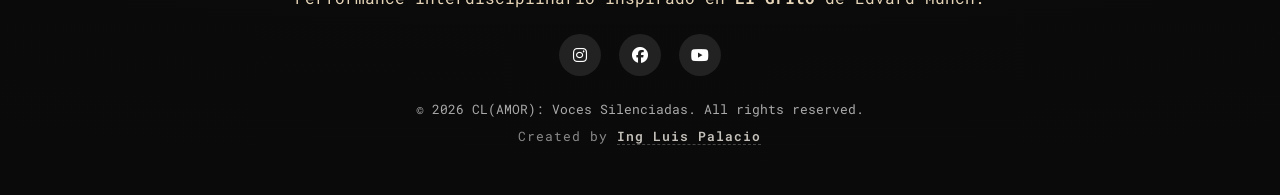
==== commit c4d960cb: "docs: add README and update footer with developer credit" ====
--- a/index.html
+++ b/index.html
@@ -100,15 +100,15 @@
         </p>
 
         <div class="socials">
-          <a href="#">
+          <a href="#" aria-label="Instagram">
             <i class="fab fa-instagram"></i>
           </a>
 
-          <a href="#">
+          <a href="#" aria-label="Facebook">
             <i class="fab fa-facebook"></i>
           </a>
 
-          <a href="#">
+          <a href="#" aria-label="YouTube">
             <i class="fab fa-youtube"></i>
           </a>
         </div>
@@ -116,9 +116,17 @@
         <br />
 
         <small>
-          © <span id="year"></span>
-
-          CL(AMOR): Voces Silenciadas
+          © <span id="year"></span> CL(AMOR): Voces Silenciadas. All rights
+          reserved. <br />
+          <span class="developer-credit">
+            Created by
+            <a
+              href="https://github.com/ingluispalacio"
+              target="_blank"
+              rel="noopener noreferrer"
+              >Ing Luis Palacio</a
+            >
+          </span>
         </small>
       </div>
     </footer>
--- a/css/style.css
+++ b/css/style.css
@@ -1951,3 +1951,29 @@
       0 0 60px rgba(192, 57, 43, 0.6);
   }
 }
+
+/* ==========================================================
+                  FIRMA DE DESARROLLADOR
+========================================================== */
+
+.developer-credit {
+  display: inline-block;
+  margin-top: 10px;
+  font-family: "Roboto Mono", monospace;
+  font-size: 0.8rem;
+  letter-spacing: 1px;
+  opacity: 0.8;
+}
+
+.developer-credit a {
+  color: var(--text); /* O tu color de texto claro */
+  text-decoration: none;
+  font-weight: 600;
+  border-bottom: 1px dashed rgba(255, 255, 255, 0.3);
+  transition: color var(--transition), border-color var(--transition);
+}
+
+.developer-credit a:hover {
+  color: var(--accent); /* Se ilumina en rojo como el resto de la web */
+  border-bottom-color: var(--accent);
+}
